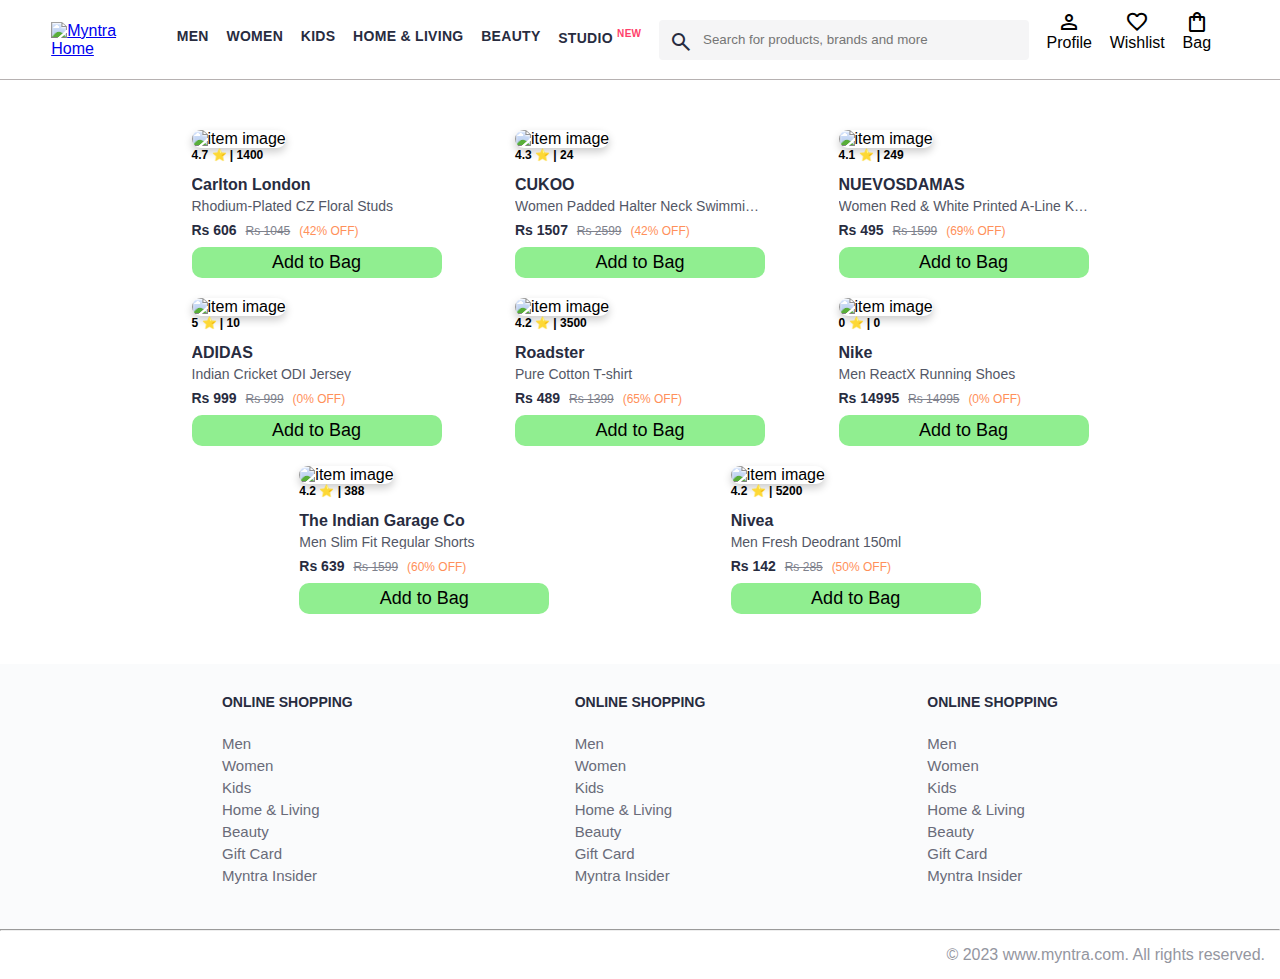
==== pages/index.html @ dd33eec8 "update folder directory" ====
<!DOCTYPE html>
<html lang="en">
<head>
    <title>Myntra Functional Clone</title>
    <link rel="stylesheet" href="../css/index.css">
    <link rel="stylesheet" href="https://fonts.googleapis.com/css2?family=Material+Symbols+Outlined:opsz,wght,FILL,GRAD@20..48,100..700,0..1,-50..200" />
</head>
<body>
    <header>
        <div class="logo_container">
            <a href="#"><img class="myntra_home" src="/assets/images/myntra_logo.webp" alt="Myntra Home"></a>
        </div>
        <nav class="nav_bar">
            <a href="#">Men</a>
            <a href="#">Women</a>
            <a href="#">Kids</a>
            <a href="#">Home & Living</a>
            <a href="#">Beauty</a>
            <a href="#">Studio <sup>New</sup></a>
        </nav>
        <div class="search_bar">
            <span class="material-symbols-outlined search_icon">search</span>
            <input class="search_input" placeholder="Search for products, brands and more">
        </div>
        <div class="action_bar">
            <div class="action_container">
                <span class="material-symbols-outlined action_icon">person</span>
                <span class="action_name">Profile</span>
            </div>

            <div class="action_container">
                <span class="material-symbols-outlined action_icon">favorite</span>
                <span class="action_name">Wishlist</span>
            </div>

            <a class="action_container" href="/assets/pages/bag.html">
                <span class="material-symbols-outlined action_icon">shopping_bag</span>
                <span class="action_name">Bag</span>
                <span class="bag-item-count">0</span>
            </a>
        </div>
    </header>
    <main>
        <div class="items-container">
        </div>
    </main>
    <footer>
        <div class="footer_container">
            <div class="footer_column">
                <h3>ONLINE SHOPPING</h3>

                <a href="#">Men</a>
                <a href="#">Women</a>
                <a href="#">Kids</a>
                <a href="#">Home & Living</a>
                <a href="#">Beauty</a>
                <a href="#">Gift Card</a>
                <a href="#">Myntra Insider</a>
            </div>

            <div class="footer_column">
                <h3>ONLINE SHOPPING</h3>

                <a href="#">Men</a>
                <a href="#">Women</a>
                <a href="#">Kids</a>
                <a href="#">Home & Living</a>
                <a href="#">Beauty</a>
                <a href="#">Gift Card</a>
                <a href="#">Myntra Insider</a>
            </div>

            <div class="footer_column">
                <h3>ONLINE SHOPPING</h3>

                <a href="#">Men</a>
                <a href="#">Women</a>
                <a href="#">Kids</a>
                <a href="#">Home & Living</a>
                <a href="#">Beauty</a>
                <a href="#">Gift Card</a>
                <a href="#">Myntra Insider</a>
            </div>
        </div>
        <hr>

        <div class="copyright">
            © 2023 www.myntra.com. All rights reserved.
        </div>
    </footer>
    <script src="/assets/js/items.js"></script>
    <script src="/assets/js/index.js"></script>
</body>
</html>
---- css/index.css ----
* {
    margin: 0;
    padding: 0;
    font-family: Assistant,-apple-system,BlinkMacSystemFont,Segoe UI,Roboto,Helvetica,Arial,sans-serif;
    box-sizing: border-box;
}
header {
    display: flex;
    background-color: #ffffff;
    height: 80px;
    justify-content: space-between;
    align-items: center;
    border-bottom: 1px solid #b6b1b1;
}
.myntra_home {
    height: 45px;
}
.logo_container {
    margin-left: 4%;
}
.action_bar {
    margin-right: 4%;
}
.nav_bar {
    display: flex;
    min-width: 500px;
    justify-content: space-evenly;
}
.nav_bar a {
    font-size: 14px;
    letter-spacing: .3px;
    color: #282c3f;
    font-weight: 700;
    text-transform: uppercase;
    text-decoration: none;
    padding: 28px 0;
    border-bottom: 5px solid #ffffff;
}
.nav_bar a:hover {
    border-bottom: 4px solid #f54e77;
}

.nav_bar a sup {
    color: #ff3f6c;
    font-size: 10px;
}

.search_bar {
    height: 40px;
    min-width: 200px;
    width: 30%;
    display: flex;
    align-items: center;
}
.search_icon {
    box-sizing: content-box;
    height: 20px;
    padding: 10px;

    background-color: #f5f5f6;
    color: #282c3f;
    font-weight: 300;
    border-radius: 4px 0 0 4px;
}
.search_input {
    color: #696e79;
    background-color: #f5f5f6;
    flex-grow: 1;
    height: 40px;
    border: 0;
    border-radius: 0 4px 4px 0;
}

.action_bar {
    display: flex;
    min-width: 200px;
    justify-content: space-evenly;
}

.action_container {
    display: flex;
    flex-direction: column;
    align-items: center;
}

.banner_container {
    margin: 40px 0;
}

.banner_image {
    width: 100%;
}

.category_heading {
    text-transform: uppercase;
    color: #3e4152;
    letter-spacing: .15em;
    font-size: 1.8em;
    margin: 50px 0 10px 30px;
    max-height: 5em;
    font-weight: 700;
}

.category-items, .items-container {
    width: 80%;
    margin: 50px 10%;
    display: flex;
    flex-wrap: wrap;
    justify-content: space-evenly;
}

.sale_item {
    width: 250px;
}

.footer_container {
    padding: 30px 0px 40px 0px;
    background: #FAFBFC;
    display: flex;
    justify-content: space-evenly;
}

.footer_column {
    display: flex;
    flex-direction: column;
}

.footer_column h3 {
    color: #282c3f;
    font-size: 14px;
    margin-bottom: 25px;
}

.footer_column a {
    color: #696b79;
    font-size: 15px;
    text-decoration: none;
    padding-bottom: 5px;
}

.copyright {
    color: #94969f;
    text-align: end;
    padding: 15px;
}

.items-container {
    width: 80%;
    margin: 40px 10%;
}
.item-container {
    width: 250px;
    margin: 10px;
}
/* .item-image {
    width: 100%;
} */

.item-image {
    width: 100%;
    max-width: 500px;
    height: auto;
    border-radius: 10px; 
    box-shadow: 0 4px 8px rgba(0, 0, 0, 0.2);
    transition: transform 0.2s ease-in-out; 
}

.item-image:hover {
    transform: scale(1.05); 
}

.rating {
    font-size: 12px;
    font-weight: 700;
}
.company-name {
    margin-top: 15px;
    font-size: 16px;
    font-weight: 700;
    line-height: 1;
    color: #282c3f;
    margin-bottom: 6px;
    overflow: hidden;
    text-overflow: ellipsis;
    white-space: nowrap;
}
.item-name {
    color: #535766;
    font-size: 14px;
    line-height: 1;
    margin-bottom: 0;
    margin-top: 0;
    overflow: hidden;
    text-overflow: ellipsis;
    white-space: nowrap;
    font-weight: 400;
    display: block;
}
.price {
    margin-top: 10px;
    font-size: 14px;
    line-height: 15px;
    color: #282c3f;
    white-space: nowrap;
}
.current-price {
    font-size: 14px;
    font-weight: 700;
    color: #282c3f;
}
.original-price {
    text-decoration: line-through;
    color: #7e818c;
    font-weight: 400;
    margin-left: 5px;
    font-size: 12px;
}
.discount {
    color: #ff905a;
    font-weight: 400;
    font-size: 12px;
    margin-left: 5px;
}
.btn-add-bag {
    margin-top: 8px;
    font-size: 18px;
    width: 100%;
    background-color: lightgreen;
    border: none;
    padding: 5px 15px;
    border-radius: 10px;
    cursor: pointer;
}
.bag-item-count {
    background-color: #f16565;
    white-space: nowrap;
    text-align: center;
    line-height: 18px;
    padding: 0 6px;
    height: 18px;
    position: relative;
    border-radius: 50%;
    font-size: 12px;
    color: #fff;
    left: 13px;
    top: -44px;
    font-weight: 700;
    cursor: pointer;
}
.action_container {
    text-decoration: none;
}
a.action_container:link {
    color:black;
}




.social-icons {
  display: flex;
  gap: 10px;
}
.social-icons li {
  display: inline-block;
}
.social-icons li a img {
  width: 30px;
  height: 30px;
}
.footer {
    background-color: #282828;
    color: #fff;
    padding: 60px 0;
    font-family: 'Helvetica', 'Arial', sans-serif;
}

.footer-container {
    display: flex;
    justify-content: space-between;
    flex-wrap: wrap;
    max-width: 1200px;
    margin: 0 auto;
    padding: 0 20px;
    border-top: 1px solid #444;
}

.footer-section {
    width: 200px;
    margin-bottom: 20px;
}

.footer-section h4 {
    color: #fff;
    font-size: 18px;
    margin-bottom: 15px;
    font-weight: bold;
    text-transform: uppercase;
    letter-spacing: 1px;
    border-bottom: 2px solid #0c0b0b;
    display: inline-block;
    padding-bottom: 5px;
}

.footer-section ul {
    list-style-type: none;
    padding: 0;
}

.footer-section ul li {
    margin-bottom: 10px;
}

.footer-section ul li a {
    text-decoration: none;
    color: #bbb;
    font-size: 14px;
    transition: color 0.3s ease;
}

.footer-section ul li a:hover {
    color: #f44336;
}

.footer-section .social-icons {
    display: flex;
}

.footer-section .social-icons li {
    margin-right: 15px;
}

.footer-section .social-icons li img {
    width: 30px;
    height: 30px;
    filter: grayscale(100%);
    transition: filter 0.3s ease;
}

.footer-section .social-icons li img:hover {
    filter: grayscale(0%);
}

.footer-section img {
    width: 150px;
    margin-top: 10px;
    transition: transform 0.3s ease;
}

.footer-section img:hover {
    transform: scale(1.05);
}

.footer-bottom {
    text-align: center;
    padding: 10px;
    background-color: #222;
    color: #bbb;
    font-size: 14px;
    margin-top: 30px;
    border-top: 1px solid #444;
}

.footer-bottom p {
    margin: 0;
    letter-spacing: 1px;
}
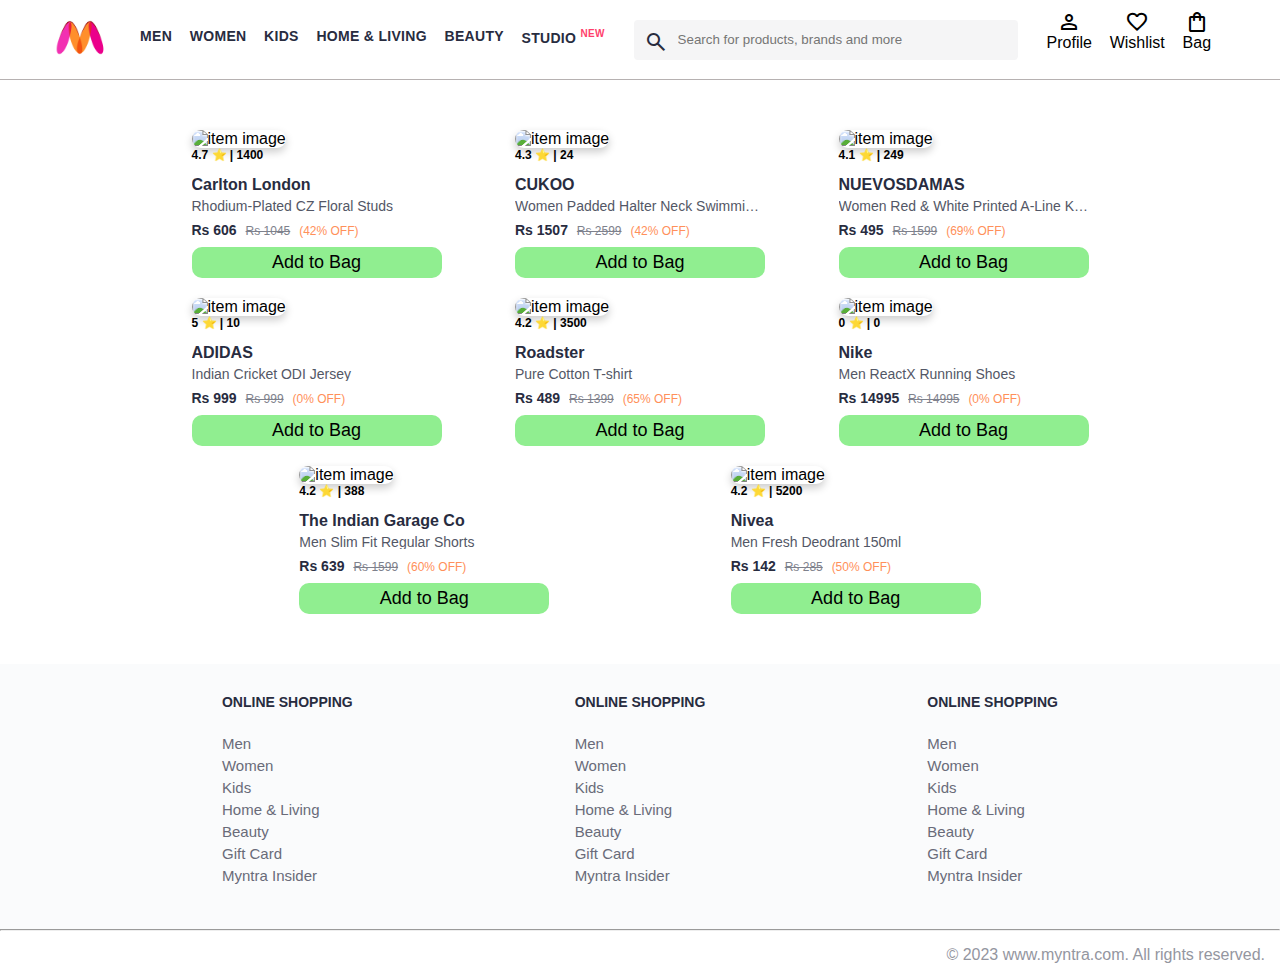
==== commit b2847cd0: "add images and set file path" ====
--- a/pages/index.html
+++ b/pages/index.html
@@ -88,7 +88,7 @@
             © 2023 www.myntra.com. All rights reserved.
         </div>
     </footer>
-    <script src="/assets/js/items.js"></script>
-    <script src="/assets/js/index.js"></script>
+    <script src="../js/items.js"></script>
+    <script src="../js/index.js"></script>
 </body>
 </html>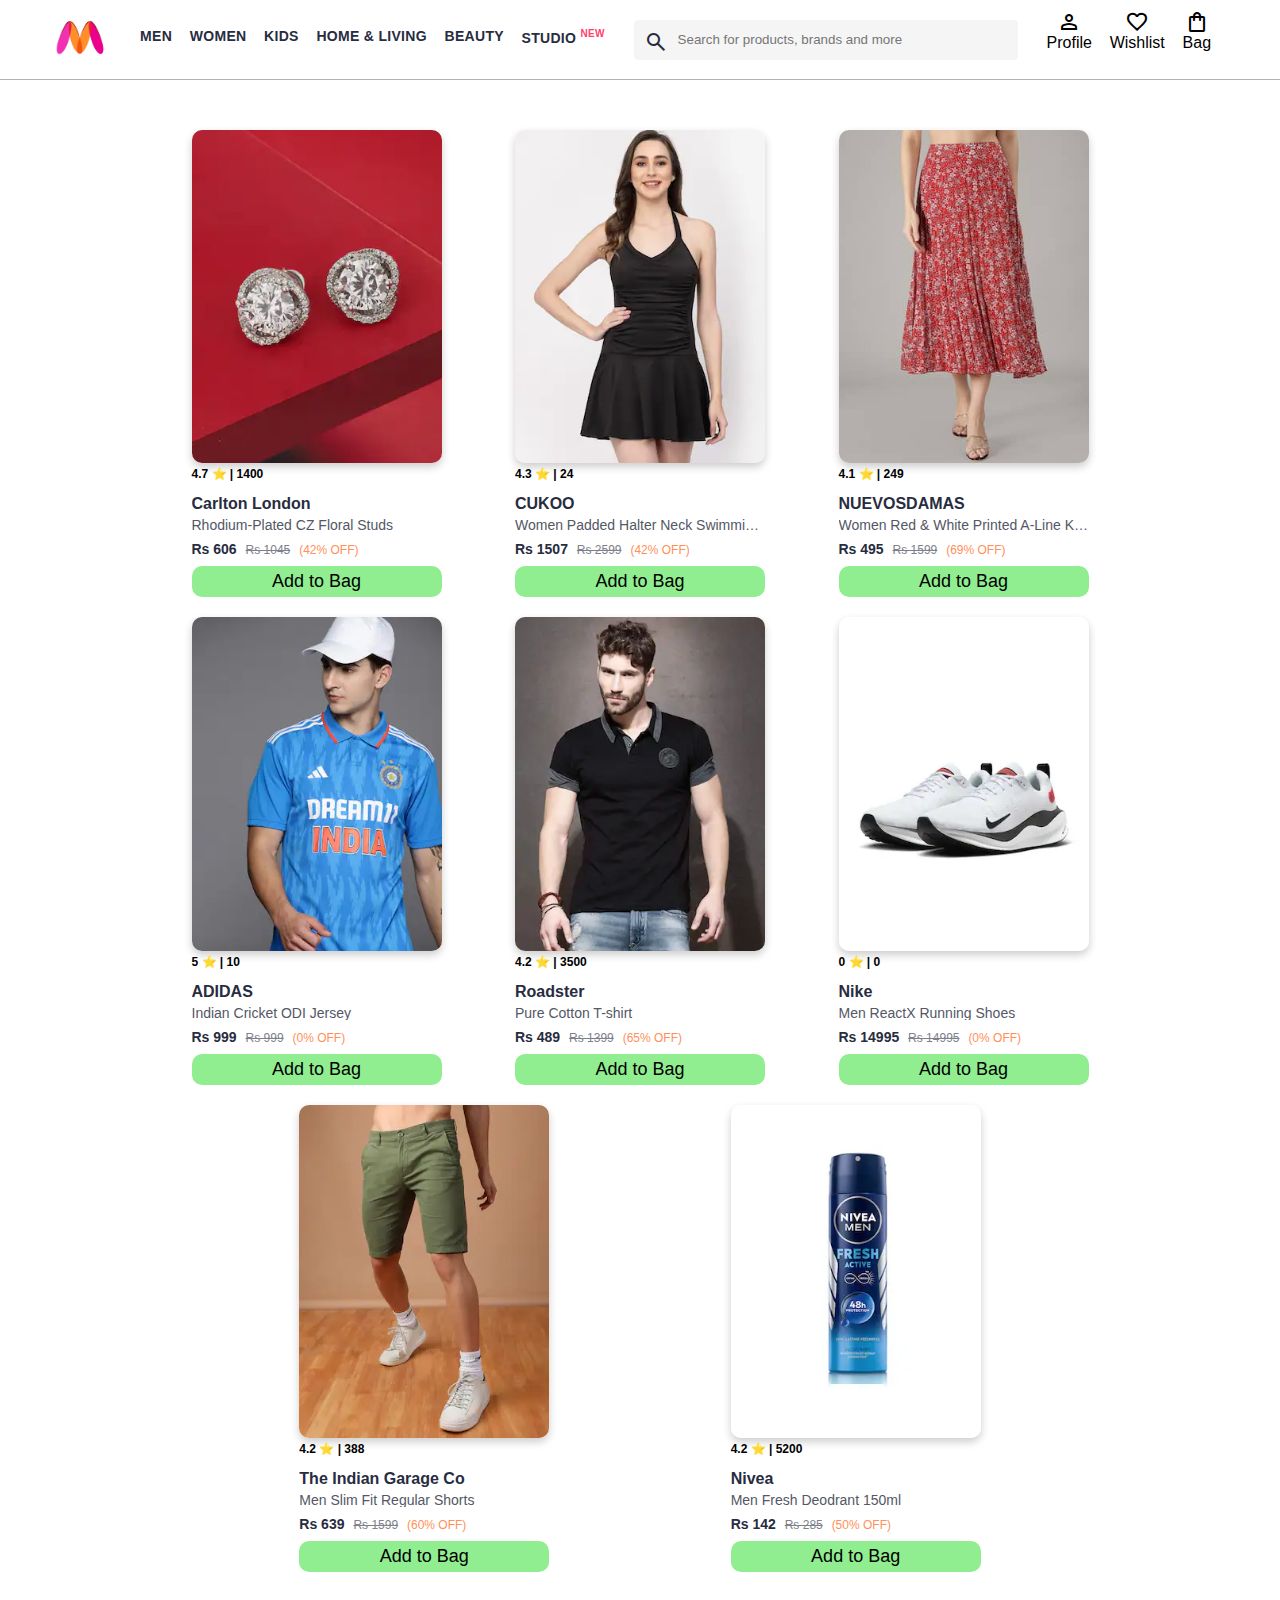
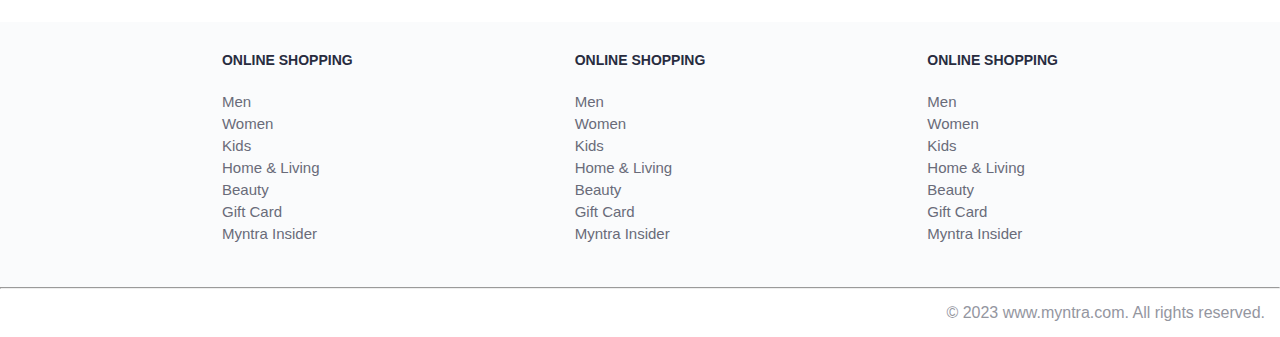
==== commit 37e0a310: "set bag page" ====
--- a/pages/index.html
+++ b/pages/index.html
@@ -33,7 +33,7 @@
                 <span class="action_name">Wishlist</span>
             </div>
 
-            <a class="action_container" href="/assets/pages/bag.html">
+            <a class="action_container" href="../pages/bag.html">
                 <span class="material-symbols-outlined action_icon">shopping_bag</span>
                 <span class="action_name">Bag</span>
                 <span class="bag-item-count">0</span>
